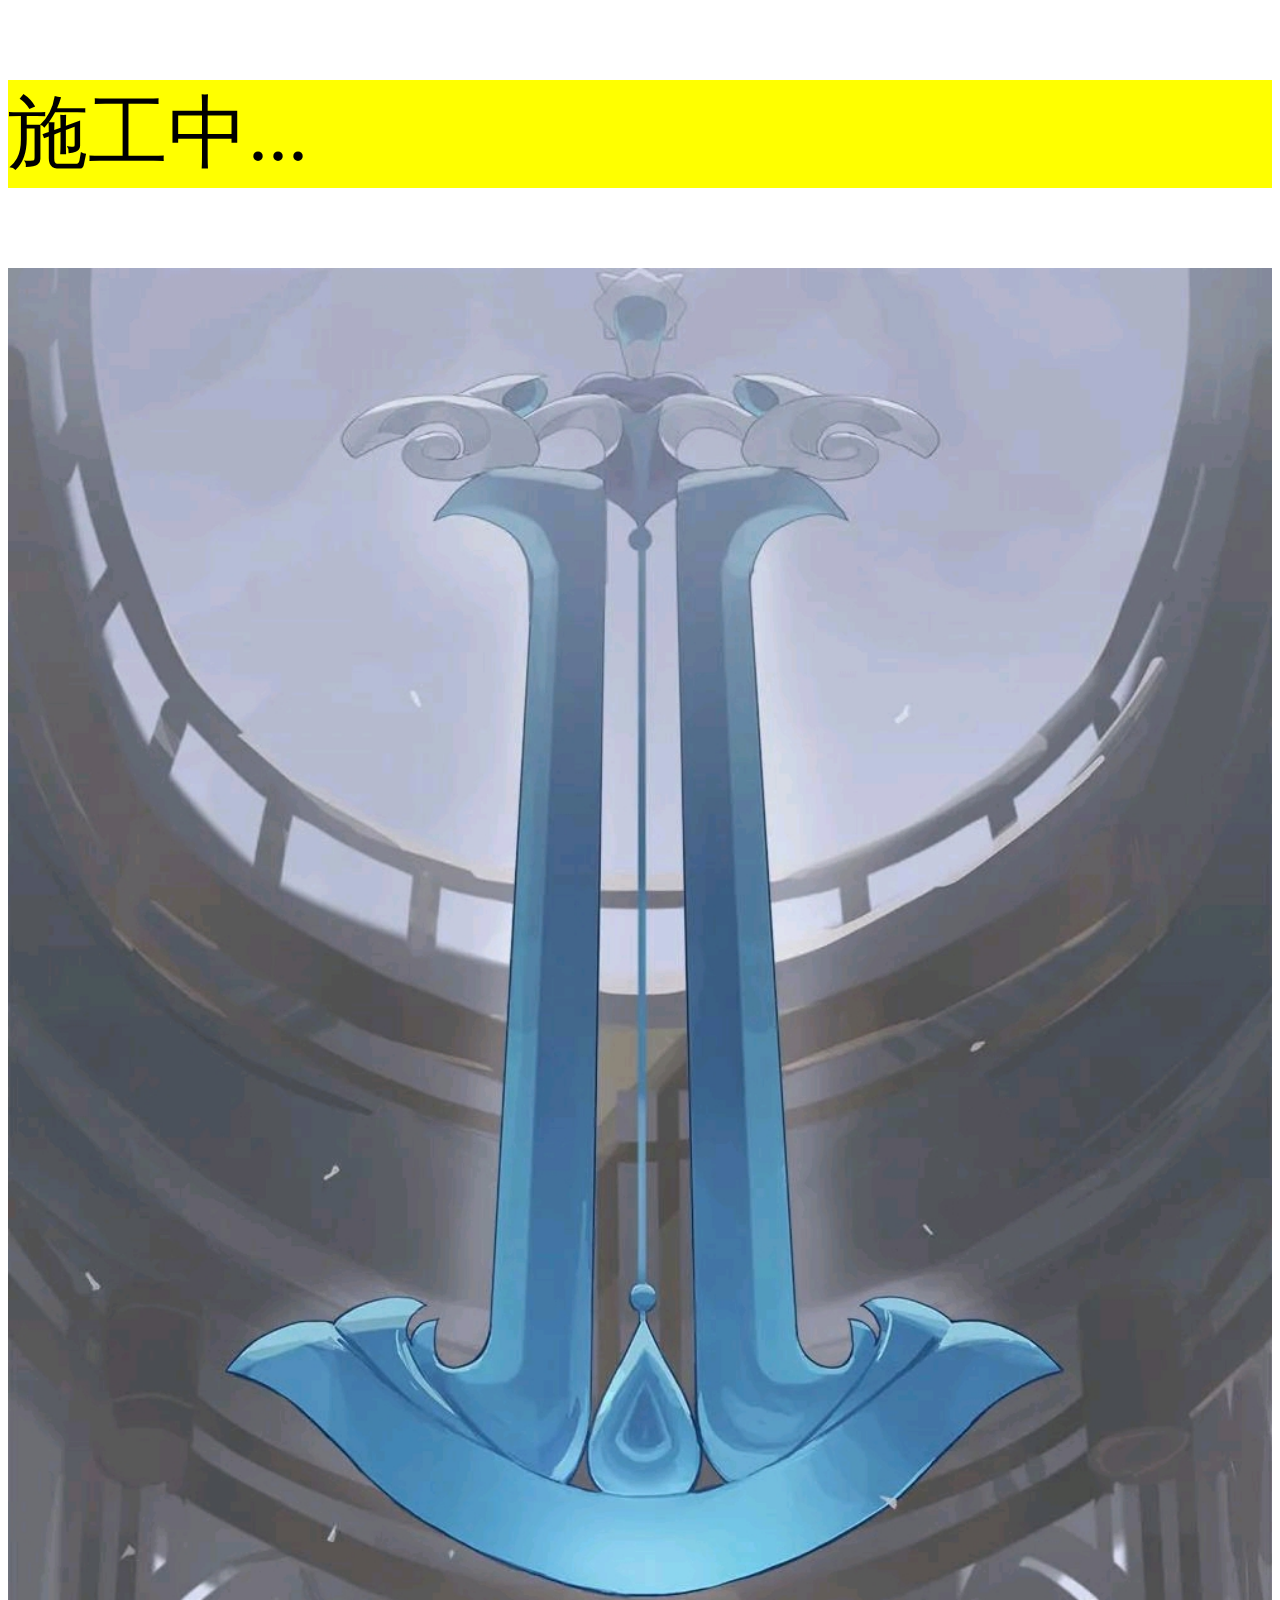
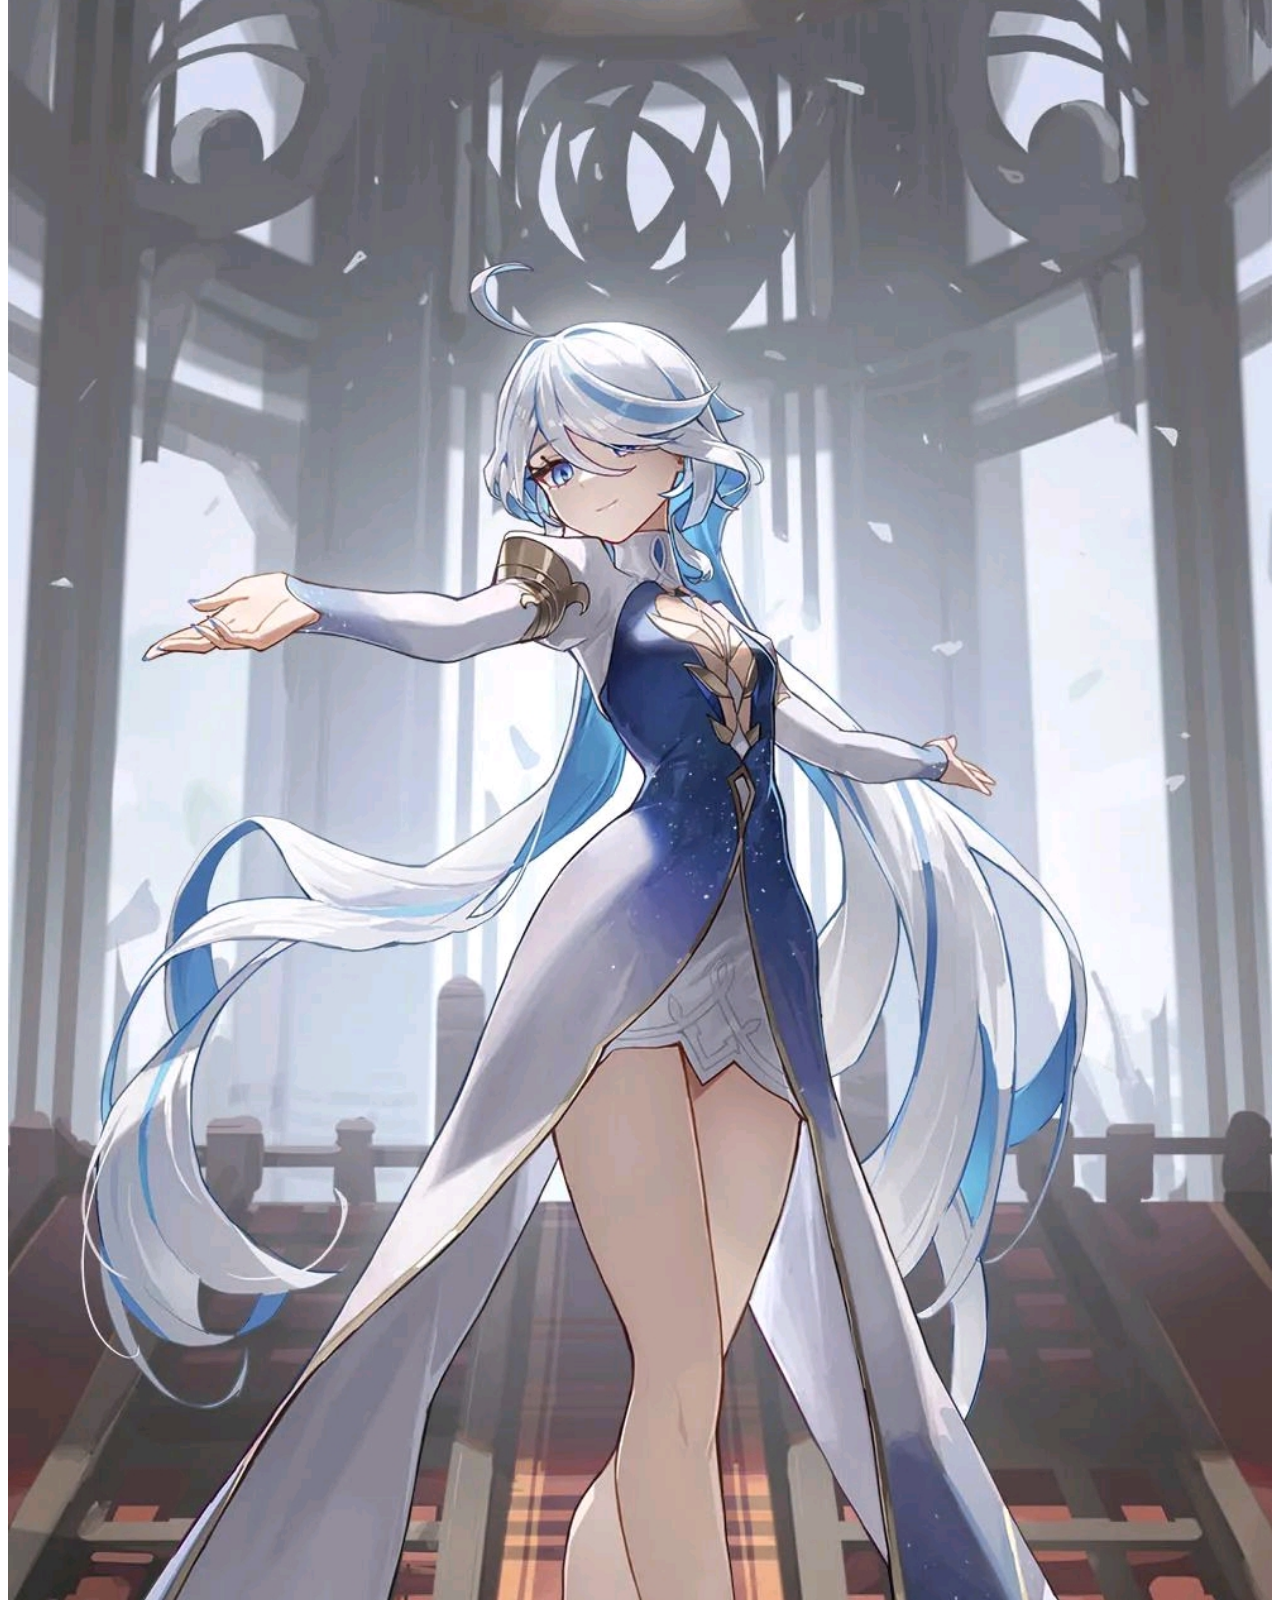
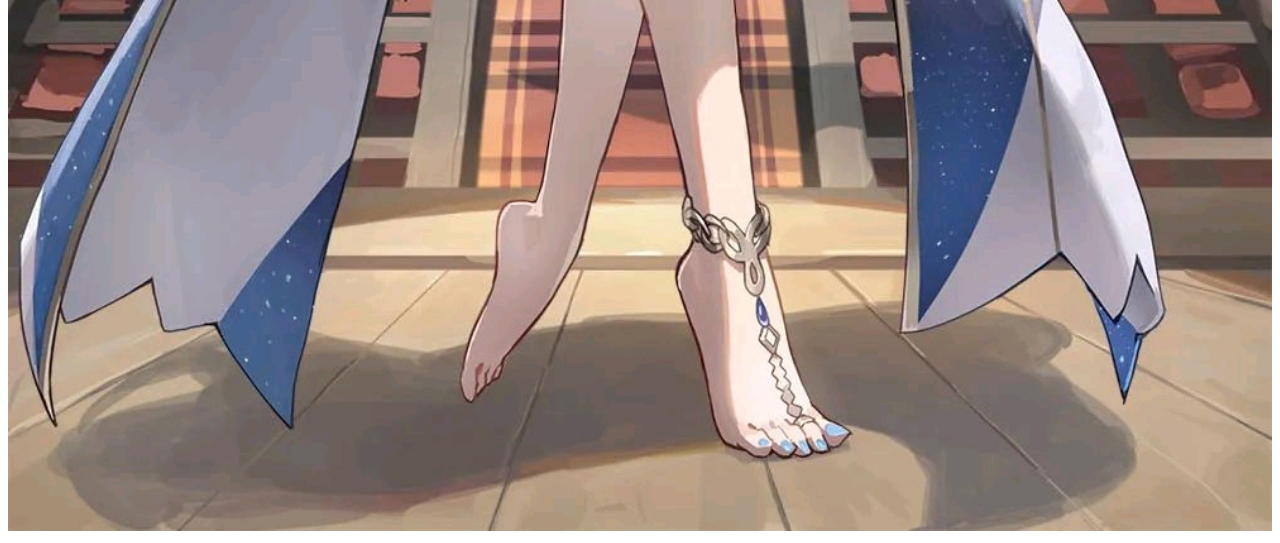
==== index.html @ a47cac12 "首次提交" ====
<!DOCTYPE html>
<html>
  <head>
    <meta http-equiv="Content-Type" content="text/html; charset=utf-8" />
    <title>FURINA</title>
  </head>
  <body>
    <div>
		<p style="font-size: 5em; background-color: yellow;">施工中...</p>
		<img width="100%" src="bg.jpg" />
    </div>
  </body>
</html>
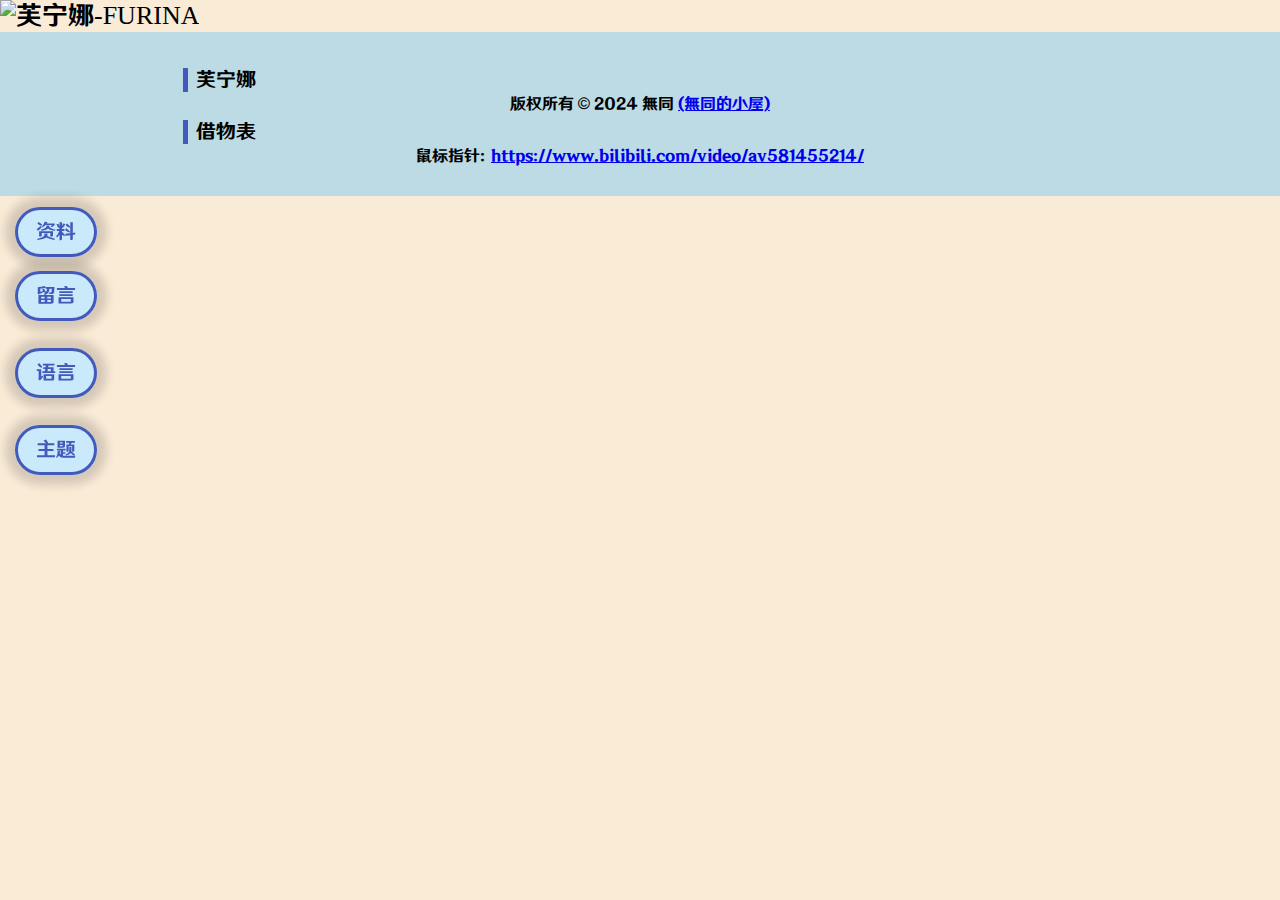
==== commit 243ca6b8: "更新" ====
--- a/index.html
+++ b/index.html
@@ -2,12 +2,86 @@
 <html>
   <head>
     <meta http-equiv="Content-Type" content="text/html; charset=utf-8" />
-    <title>FURINA</title>
+    <meta name="author" content="無同" />
+		<meta name="description" content="芙宁娜-FURINA" />
+		<meta name="keywords" content="芙宁娜,FURINA" />
+    <title>芙宁娜-FURINA</title>
+    <link rel="icon" href="src/img/icon/favicon.png" />
+		<link rel="shortcut icon" href="src/img/icon/favicon.png" />
+		<link rel="stylesheet" type="text/css" href="src/css/index.css" />
   </head>
   <body>
-    <div>
-		<p style="font-size: 5em; background-color: yellow;">施工中...</p>
-		<img width="100%" src="bg.jpg" />
+    <div class="main">
+
+      <div class="top">
+        <div class="top-tittle"><img src="" alt="芙宁娜-FURINA" /></div>
+        <div class="top-nav">
+          <ul>
+            <li><a href="1.html" target="_blank">资料</a></li>
+            <li><a href="#">留言</a></li>
+            <li class="dropdown">
+              <a>语言</a>
+              <div class="dropdown-content">
+                <a href="en.html">English</a>
+                <a href="fo.html">枫丹文</a>
+              </div>
+            </li>
+            <li><a href="#">主题</a></li>
+          </ul>
+        </div>
+      </div>
+
+      <div class="information">
+
+      </div>
+
+<!--
+      <div class="guestbook">
+        <div id="vcomments">【此处为留言板，未显示说明出现了一些问题！】</div>
+          <script src='src/js/Valine.min.js'></script>
+					<script>
+						new Valine({
+							el: '#vcomments',
+							appId: 'l0Ysj8uwxz71JIpBm8Aq61nu-gzGzoHsz',
+							appKey: 'bnNOLjiUSbazpvEx6qCB0eV0',
+							placeholder: '说点什么吧~', //评论框占位提示符
+							requiredFields: ['nick'], //设置必填项，可选值：[]，['nick']，['nick','mail']
+						})
+					</script>
+      </div>
+
+-->
+      <div class="footer">
+        <div class="copyright">
+          <span>芙宁娜</span>
+            <p>版权所有 &copy; 2024 無同 <a href="https://www.bestwutong.top/" target="_blank">(無同的小屋)</a></p>
+          <span>借物表</span>
+            <p>鼠标指针：<a href="https://www.bilibili.com/video/av581455214/" target="_blank">https://www.bilibili.com/video/av581455214/</a></p>
+        </div>
+      </div>
+
     </div>
+
+    
   </body>
-</html>+</html>
+
+
+<!--
+================================================================
+
+    $$\      $$\        $$$$$$$$\                            
+    $$ | $\  $$ |       \__$$  __|                           
+    $$ |$$$\ $$ |$$\   $$\ $$ | $$$$$$\  $$$$$$$\   $$$$$$\  
+    $$ $$ $$\$$ |$$ |  $$ |$$ |$$  __$$\ $$  __$$\ $$  __$$\ 
+    $$$$  _$$$$ |$$ |  $$ |$$ |$$ /  $$ |$$ |  $$ |$$ /  $$ |
+    $$$  / \$$$ |$$ |  $$ |$$ |$$ |  $$ |$$ |  $$ |$$ |  $$ |
+    $$  /   \$$ |\$$$$$$  |$$ |\$$$$$$  |$$ |  $$ |\$$$$$$$ |
+    \__/     \__| \______/ \__| \______/ \__|  \__| \____$$ |
+                                                   $$\   $$ |
+                                                   \$$$$$$  |
+                                                    \______/ 
+
+    Powered by WuTong
+================================================================
+-->
--- a/src/css/index.css
+++ b/src/css/index.css
@@ -0,0 +1,152 @@
+@charset "UTF-8";
+
+/* 字体 */
+@font-face {
+	font-family: 'GenshinScript';
+	src: url('../font/GenshinScript.ttf') format('truetype');
+	font-weight: normal;
+	font-style: normal;
+}
+
+* {
+	margin: 0px;
+	padding: 0px;
+}
+body {
+	/* 背景 */
+	background-color: antiquewhite;
+	background-image: url("../img/bg01.jpg");
+	background-repeat: no-repeat;
+	background-position: center center;
+	background-size: cover;
+	background-attachment: fixed;
+	min-height: 500px;
+	/* 网页淡入动画 */
+	animation: fadeInAnimation ease 1s;
+	animation-iteration-count: 1;
+	animation-fill-mode: none;
+	/* 字体 */
+	font-family: 'GenshinScript';
+	font-size: 26px;
+}
+
+/* 网页淡入动画-关键帧 */
+@keyframes fadeInAnimation {
+    0% {
+        opacity: 0;
+		margin-top: 60px;
+    }
+    100% {
+        opacity: 1;
+		margin-top: 0;
+    }
+}
+
+/* 鼠标指针样式 */
+* {
+	cursor: url("../img/cursor/01.cur"), auto;
+}
+
+/* 页面滚动条 */
+::-webkit-scrollbar {/* 宽度 */
+	width: 9px;
+	height: 9px;
+}
+::-webkit-scrollbar-track {/* 轨道 */
+	border-radius: 10px;
+}
+::-webkit-scrollbar-thumb {/* 滑块 */
+	background: rgb(23, 135, 205);
+	border-radius: 25px;
+}
+::-webkit-scrollbar-thumb:hover {/* 滑块-点击 */
+	background: rgb(44, 90, 118);
+}
+
+
+.top .top-tittle {
+
+}
+
+.top-nav {
+	font-size: 20px;
+	position: fixed;
+	float: left;
+	top: 20%;
+	left: 10px;
+}
+.top-nav ul {
+	list-style: none;
+}
+.top-nav li {
+	margin: 40px 5px;
+}
+.top-nav a {
+	text-decoration: none;
+	padding: 10px 18px;
+	color: rgb(66, 90, 187);
+	background-color: rgb(202, 233, 251);
+	border: 3px solid rgb(66, 90, 187);
+	border-radius: 32px;
+	box-shadow: 0px 0px 10px 10px rgba(0, 0, 0, 0.15);
+}
+.top-nav a:hover {
+	color: rgb(202, 233, 251);
+	background-color: rgb(66, 90, 187);
+	border: 3px solid rgb(202, 233, 251);
+}
+.dropdown {
+	display: flex;
+	justify-content: space-around;
+	flex-wrap: wrap;
+}
+.dropdown-content {
+	margin: auto;
+	margin-left: 10px;
+	display: none;
+	justify-content: space-around;
+	flex-wrap: wrap;
+	background-color: rgba(240, 247, 249, 0.8);
+	border: 1px solid rgb(66, 90, 187);
+	border-radius: 32px;
+	font-size: 16px;
+	box-shadow: 0px 0px 10px 10px rgba(0, 0, 0, 0.15);
+}
+.dropdown-content a {
+	padding: 5px;
+	margin: 5px;
+}
+.dropdown:hover .dropdown-content {
+    display: flex;
+}
+
+
+
+
+
+
+
+
+
+
+
+
+
+
+.footer {
+	background-color: rgb(188, 219, 228);
+	padding: 30px;
+}
+.footer .copyright {
+	width: 75%;
+	margin: auto;
+}
+.footer span {
+	font-size: 20px;
+	padding-left: 8px;
+	border-left: 5px solid rgb(66, 90, 187);
+}
+.footer p {
+	font-size: 16px;
+	text-align: center;
+}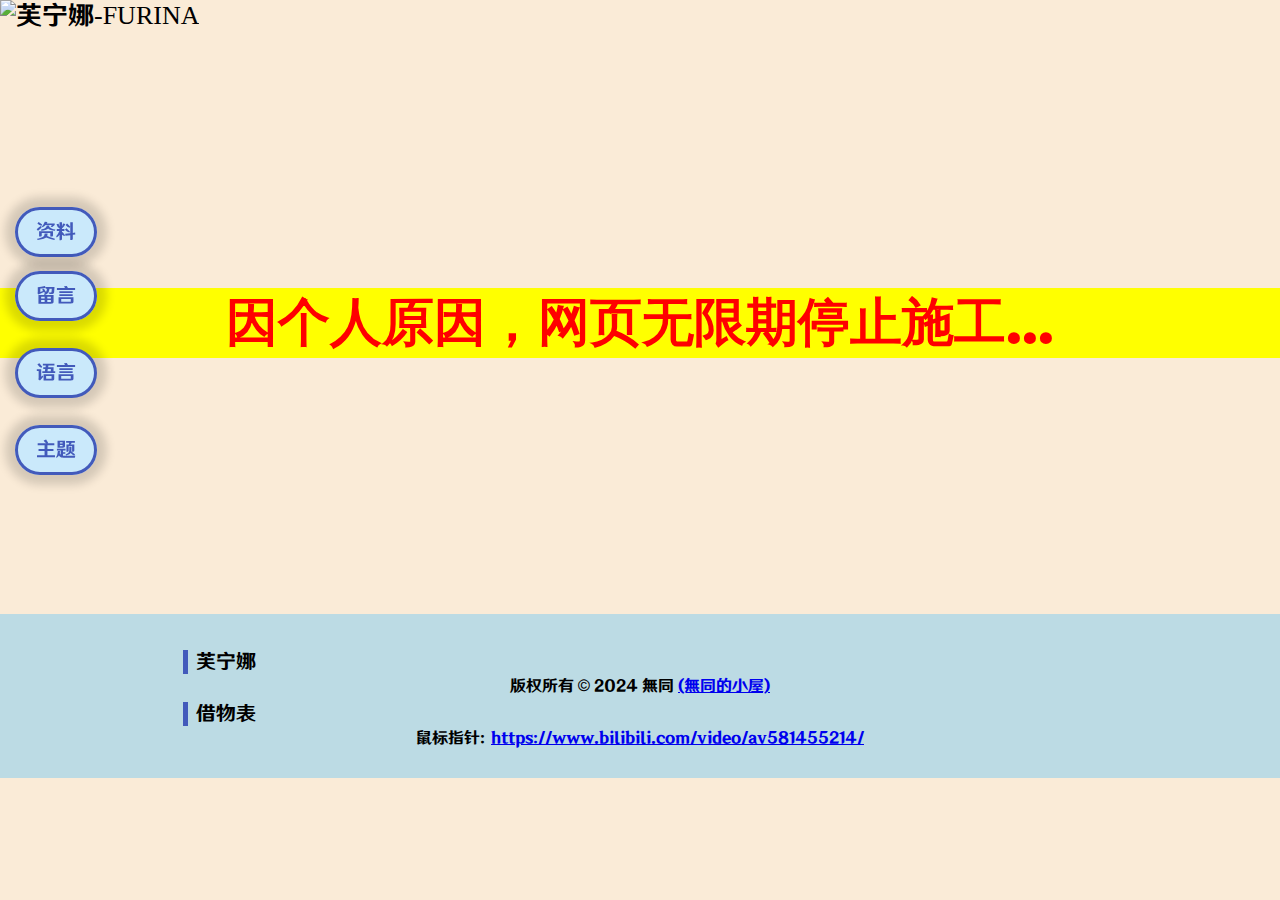
==== commit 2e56861d: "宣布停更" ====
--- a/index.html
+++ b/index.html
@@ -5,7 +5,7 @@
     <meta name="author" content="無同" />
 		<meta name="description" content="芙宁娜-FURINA" />
 		<meta name="keywords" content="芙宁娜,FURINA" />
-    <title>芙宁娜-FURINA</title>
+    <title>(未完成)芙宁娜-FURINA</title>
     <link rel="icon" href="src/img/icon/favicon.png" />
 		<link rel="shortcut icon" href="src/img/icon/favicon.png" />
 		<link rel="stylesheet" type="text/css" href="src/css/index.css" />
@@ -31,8 +31,8 @@
         </div>
       </div>
 
-      <div class="information">
-
+      <div class="information" style="text-align: center; padding: 20% 0px;">
+        <h1 style="background-color: yellow; color: red;">因个人原因，网页无限期停止施工...</h1>
       </div>
 
 <!--
